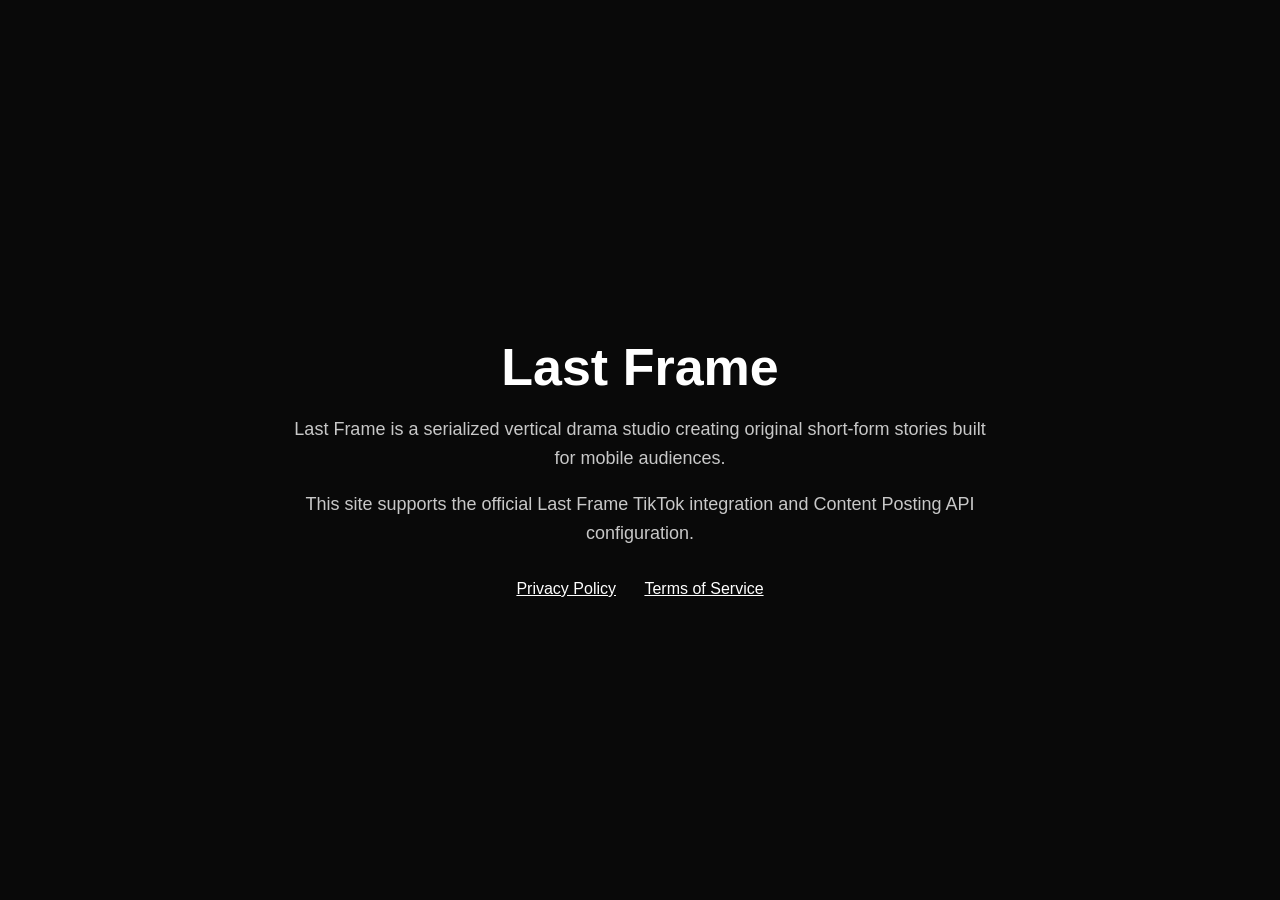
==== index.html @ f417e74d "Add Last Frame website" ====
<!DOCTYPE html>
<html lang="en">
<head>
  <meta charset="UTF-8">
  <meta name="viewport" content="width=device-width, initial-scale=1.0">
  <title>Last Frame</title>
  <meta name="description" content="Last Frame is a serialized vertical drama studio creating original short-form stories.">
  <style>
    body {
      margin: 0;
      font-family: Arial, sans-serif;
      background: #090909;
      color: #ffffff;
      min-height: 100vh;
      display: flex;
      align-items: center;
      justify-content: center;
    }

    main {
      max-width: 700px;
      padding: 40px 24px;
      text-align: center;
    }

    h1 {
      font-size: 52px;
      margin-bottom: 12px;
    }

    p {
      color: #c8c8c8;
      line-height: 1.6;
      font-size: 18px;
    }

    nav {
      margin-top: 32px;
    }

    a {
      color: #ffffff;
      margin: 0 12px;
    }
  </style>
</head>

<body>
  <main>
    <h1>Last Frame</h1>

    <p>
      Last Frame is a serialized vertical drama studio creating original
      short-form stories built for mobile audiences.
    </p>

    <p>
      This site supports the official Last Frame TikTok integration and
      Content Posting API configuration.
    </p>

    <nav>
      <a href="privacy.html">Privacy Policy</a>
      <a href="terms.html">Terms of Service</a>
    </nav>
  </main>
</body>
</html>
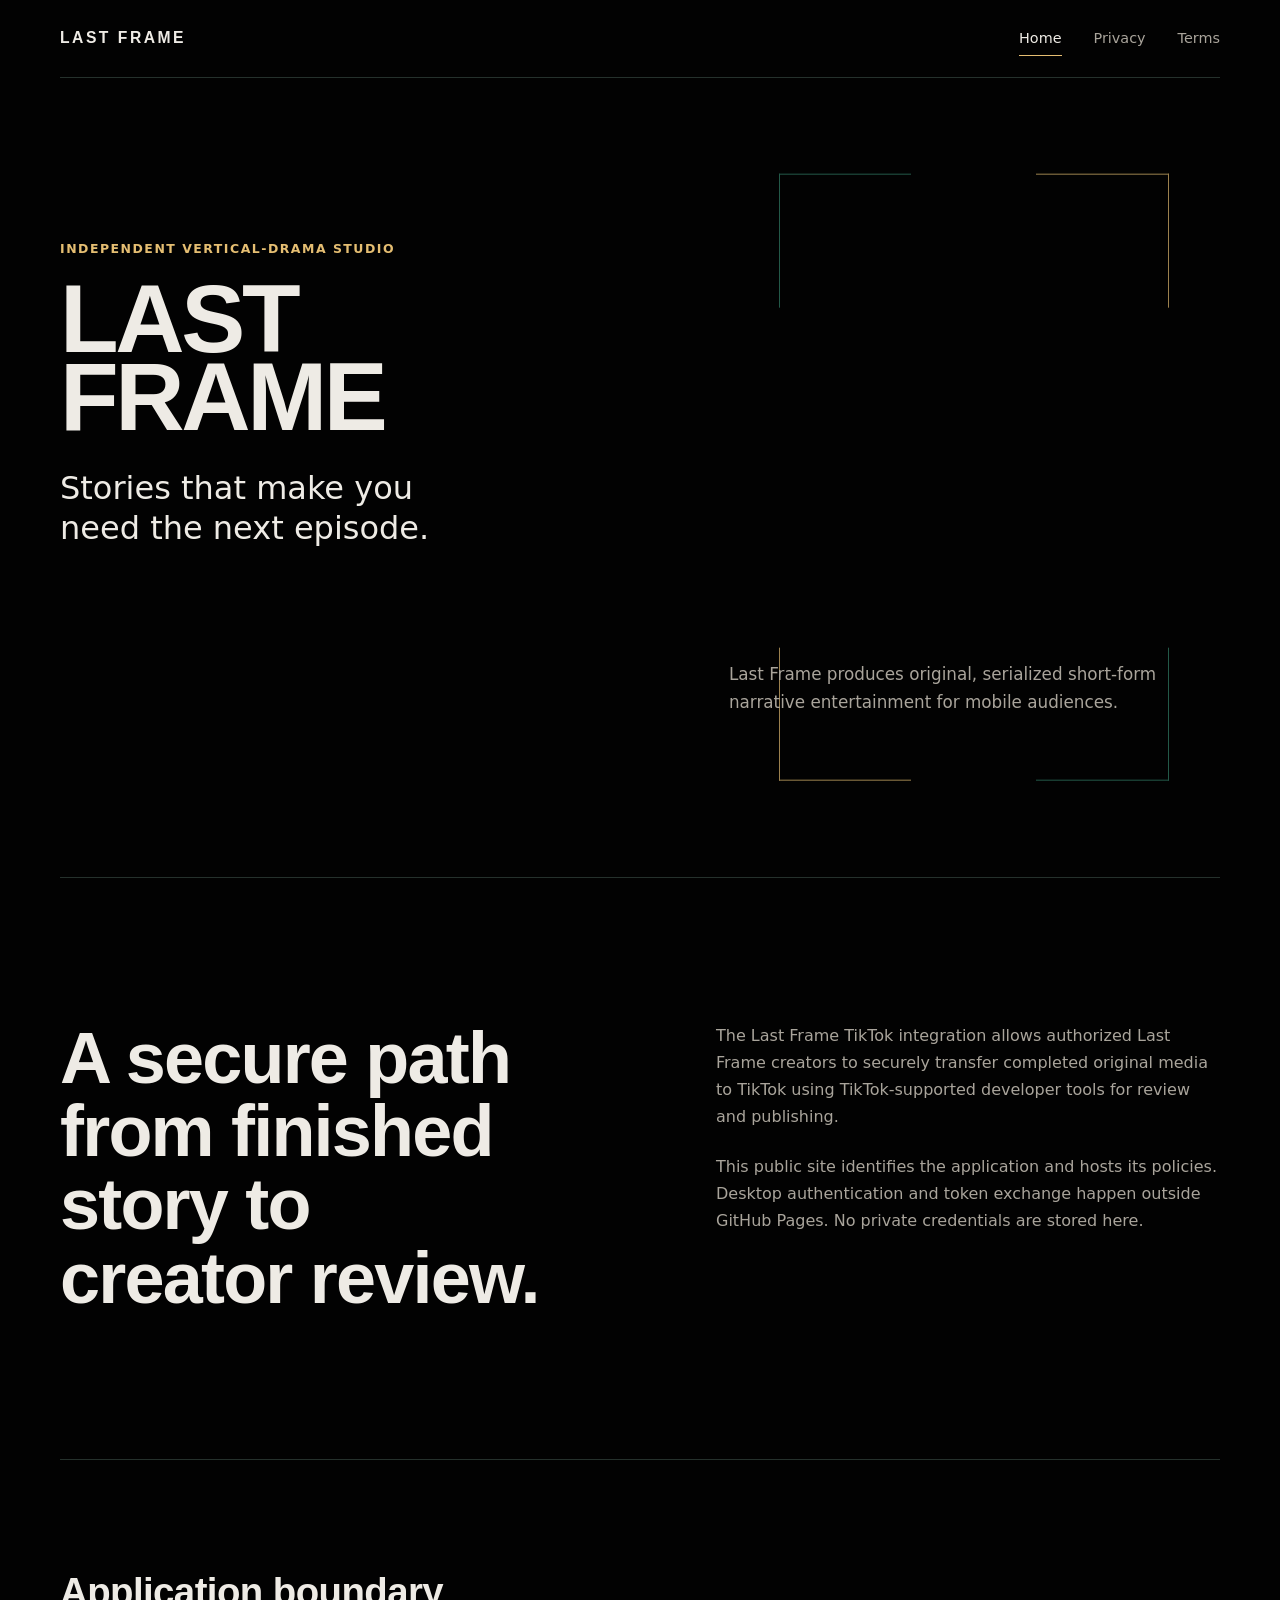
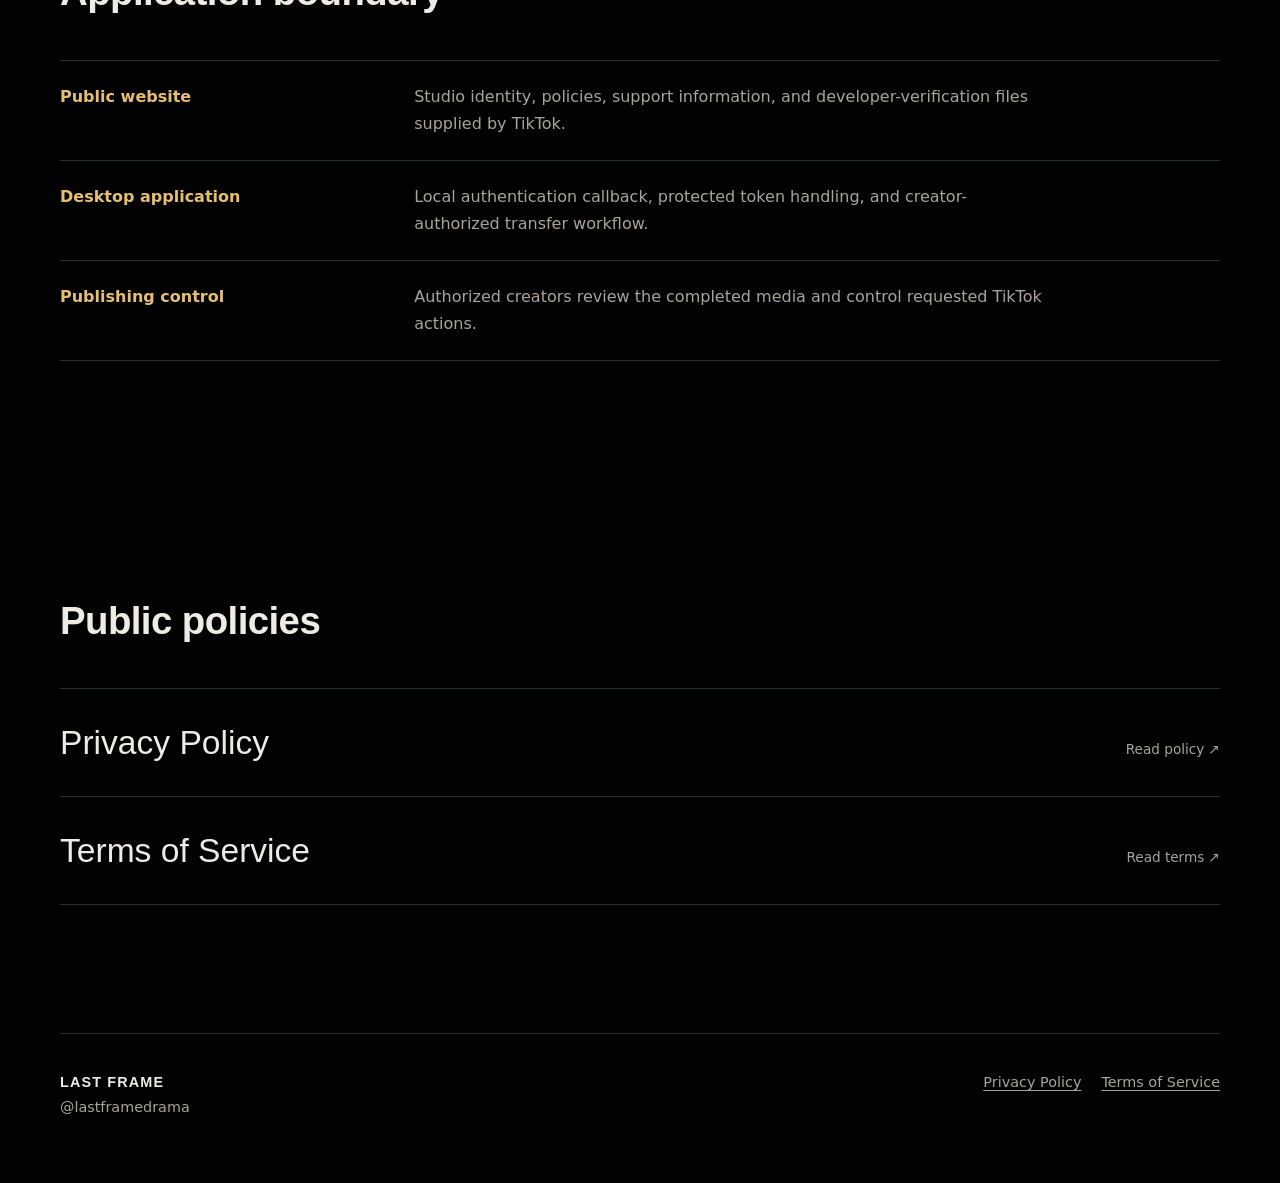
==== commit 4858d382: "Build Last Frame TikTok developer site" ====
--- a/index.html
+++ b/index.html
@@ -1,68 +1,64 @@
-<!DOCTYPE html>
+<!doctype html>
 <html lang="en">
 <head>
-  <meta charset="UTF-8">
-  <meta name="viewport" content="width=device-width, initial-scale=1.0">
-  <title>Last Frame</title>
-  <meta name="description" content="Last Frame is a serialized vertical drama studio creating original short-form stories.">
-  <style>
-    body {
-      margin: 0;
-      font-family: Arial, sans-serif;
-      background: #090909;
-      color: #ffffff;
-      min-height: 100vh;
-      display: flex;
-      align-items: center;
-      justify-content: center;
-    }
+  <meta charset="utf-8">
+  <meta name="viewport" content="width=device-width, initial-scale=1">
+  <meta name="theme-color" content="#0d0d0d">
+  <meta name="description" content="Last Frame is an independent serialized vertical-drama studio producing original short-form narrative entertainment for mobile audiences.">
+  <title>Last Frame | Serialized Vertical Drama</title>
+  <link rel="stylesheet" href="assets/styles.css">
+</head>
+<body>
+  <a class="skip-link" href="#main-content">Skip to content</a>
+  <header class="site-header">
+    <a class="wordmark" href="index.html" aria-label="Last Frame home">LAST FRAME</a>
+    <nav class="site-nav" aria-label="Primary navigation">
+      <a href="index.html" aria-current="page">Home</a>
+      <a href="privacy.html">Privacy</a>
+      <a href="terms.html">Terms</a>
+    </nav>
+  </header>
 
-    main {
-      max-width: 700px;
-      padding: 40px 24px;
-      text-align: center;
-    }
+  <main id="main-content">
+    <section class="hero" aria-labelledby="hero-title">
+      <div class="frame-mark" aria-hidden="true"><span></span><span></span><span></span><span></span></div>
+      <div class="hero-copy">
+        <p class="studio-label">Independent vertical-drama studio</p>
+        <h1 id="hero-title">LAST<br>FRAME</h1>
+        <p class="hero-line">Stories that make you need the next episode.</p>
+      </div>
+      <p class="hero-description">Last Frame produces original, serialized short-form narrative entertainment for mobile audiences.</p>
+    </section>
 
-    h1 {
-      font-size: 52px;
-      margin-bottom: 12px;
-    }
+    <section class="integration" aria-labelledby="integration-title">
+      <div class="integration-heading"><h2 id="integration-title">A secure path from finished story to creator review.</h2></div>
+      <div class="integration-copy">
+        <p>The Last Frame TikTok integration allows authorized Last Frame creators to securely transfer completed original media to TikTok using TikTok-supported developer tools for review and publishing.</p>
+        <p>This public site identifies the application and hosts its policies. Desktop authentication and token exchange happen outside GitHub Pages. No private credentials are stored here.</p>
+      </div>
+    </section>
 
-    p {
-      color: #c8c8c8;
-      line-height: 1.6;
-      font-size: 18px;
-    }
+    <section class="operating-boundary" aria-labelledby="boundary-title">
+      <h2 id="boundary-title">Application boundary</h2>
+      <dl>
+        <div><dt>Public website</dt><dd>Studio identity, policies, support information, and developer-verification files supplied by TikTok.</dd></div>
+        <div><dt>Desktop application</dt><dd>Local authentication callback, protected token handling, and creator-authorized transfer workflow.</dd></div>
+        <div><dt>Publishing control</dt><dd>Authorized creators review the completed media and control requested TikTok actions.</dd></div>
+      </dl>
+    </section>
 
-    nav {
-      margin-top: 32px;
-    }
+    <section class="policies" aria-labelledby="policies-title">
+      <h2 id="policies-title">Public policies</h2>
+      <div class="policy-links">
+        <a href="privacy.html"><span>Privacy Policy</span><span aria-hidden="true">Read policy ↗</span></a>
+        <a href="terms.html"><span>Terms of Service</span><span aria-hidden="true">Read terms ↗</span></a>
+      </div>
+    </section>
+  </main>
 
-    a {
-      color: #ffffff;
-      margin: 0 12px;
-    }
-  </style>
-</head>
-
-<body>
-  <main>
-    <h1>Last Frame</h1>
-
-    <p>
-      Last Frame is a serialized vertical drama studio creating original
-      short-form stories built for mobile audiences.
-    </p>
-
-    <p>
-      This site supports the official Last Frame TikTok integration and
-      Content Posting API configuration.
-    </p>
-
-    <nav>
-      <a href="privacy.html">Privacy Policy</a>
-      <a href="terms.html">Terms of Service</a>
-    </nav>
-  </main>
+  <footer class="site-footer">
+    <div><strong>Last Frame</strong><span>@lastframedrama</span></div>
+    <nav aria-label="Footer navigation"><a href="privacy.html">Privacy Policy</a><a href="terms.html">Terms of Service</a></nav>
+  </footer>
 </body>
 </html>
--- a/assets/styles.css
+++ b/assets/styles.css
@@ -0,0 +1,116 @@
+:root {
+  color-scheme: dark;
+  --bg: oklch(0.085 0 0);
+  --surface: oklch(0.135 0.008 170);
+  --surface-strong: oklch(0.19 0.014 170);
+  --primary: oklch(0.55 0.086 170);
+  --accent: oklch(0.82 0.105 83);
+  --ink: oklch(0.94 0.008 83);
+  --muted: oklch(0.72 0.014 83);
+  --rule: oklch(0.30 0.018 170);
+  --focus: oklch(0.86 0.13 83);
+  --display: Bahnschrift, "Arial Narrow", "Helvetica Neue", sans-serif;
+  --body: Aptos, "Segoe UI", system-ui, sans-serif;
+  --content: 1160px;
+  --reading: 72ch;
+}
+
+*, *::before, *::after { box-sizing: border-box; }
+html { scroll-behavior: smooth; }
+body {
+  margin: 0;
+  min-width: 320px;
+  background: var(--bg);
+  color: var(--ink);
+  font-family: var(--body);
+  font-size: 1rem;
+  line-height: 1.7;
+  text-rendering: optimizeLegibility;
+}
+a { color: inherit; text-underline-offset: 0.22em; }
+a:hover { color: var(--accent); }
+a:focus-visible { outline: 2px solid var(--focus); outline-offset: 5px; border-radius: 2px; }
+.skip-link { position: fixed; inset: 1rem auto auto 1rem; z-index: 20; padding: .65rem .9rem; background: var(--accent); color: var(--bg); transform: translateY(-180%); font-weight: 700; }
+.skip-link:focus { transform: translateY(0); }
+
+.site-header,
+.site-footer,
+main > section,
+.policy-shell { width: min(calc(100% - 2rem), var(--content)); margin-inline: auto; }
+.site-header { min-height: 78px; display: flex; align-items: center; justify-content: space-between; gap: 1.5rem; border-bottom: 1px solid var(--rule); }
+.wordmark { font-family: var(--display); font-weight: 700; font-size: .98rem; letter-spacing: .16em; text-decoration: none; }
+.site-nav { display: flex; align-items: center; gap: clamp(.8rem, 3vw, 2rem); font-size: .9rem; }
+.site-nav a { color: var(--muted); text-decoration: none; padding-block: .35rem; }
+.site-nav a[aria-current="page"] { color: var(--ink); box-shadow: inset 0 -1px var(--accent); }
+
+.hero { position: relative; min-height: min(780px, calc(100svh - 78px)); padding-block: clamp(5rem, 14vw, 10rem); display: flex; flex-direction: column; justify-content: center; overflow: hidden; }
+.frame-mark { position: absolute; right: clamp(0rem, 4vw, 4rem); top: 50%; width: min(48vw, 390px); aspect-ratio: 9 / 14; transform: translateY(-50%); opacity: .68; }
+.frame-mark span { position: absolute; width: 34%; height: 22%; }
+.frame-mark span:nth-child(1) { inset: 0 auto auto 0; border-top: 1px solid var(--primary); border-left: 1px solid var(--primary); }
+.frame-mark span:nth-child(2) { inset: 0 0 auto auto; border-top: 1px solid var(--accent); border-right: 1px solid var(--accent); }
+.frame-mark span:nth-child(3) { inset: auto auto 0 0; border-bottom: 1px solid var(--accent); border-left: 1px solid var(--accent); }
+.frame-mark span:nth-child(4) { inset: auto 0 0 auto; border-right: 1px solid var(--primary); border-bottom: 1px solid var(--primary); }
+.hero-copy { position: relative; z-index: 1; max-width: 760px; }
+.studio-label { margin: 0 0 1.3rem; color: var(--accent); font-size: .78rem; font-weight: 650; letter-spacing: .12em; text-transform: uppercase; }
+h1, h2, h3 { font-family: var(--display); line-height: 1.02; text-wrap: balance; }
+.hero h1 { margin: 0; font-size: clamp(4.25rem, 15vw, 6rem); line-height: .81; letter-spacing: -.035em; font-stretch: condensed; }
+.hero-line { max-width: 30ch; margin: 2rem 0 0; color: var(--ink); font-size: clamp(1.25rem, 3vw, 2rem); line-height: 1.25; text-wrap: balance; }
+.hero-description { position: relative; z-index: 1; max-width: 46ch; margin: clamp(4rem, 9vw, 7rem) 0 0 auto; color: var(--muted); font-size: 1.05rem; text-wrap: pretty; }
+
+.integration { padding-block: clamp(5rem, 12vw, 9rem); border-top: 1px solid var(--rule); display: grid; gap: 2.5rem; }
+.integration h2 { max-width: 14ch; margin: 0; font-size: clamp(2.25rem, 6vw, 4.5rem); letter-spacing: -.025em; }
+.integration-copy { max-width: 58ch; color: var(--muted); }
+.integration-copy p { margin: 0 0 1.4rem; }
+
+.operating-boundary { padding-block: clamp(4rem, 9vw, 7rem); border-top: 1px solid var(--rule); }
+.operating-boundary h2, .policies h2 { margin: 0 0 3rem; font-size: clamp(1.7rem, 3vw, 2.4rem); letter-spacing: -.015em; }
+.operating-boundary dl { margin: 0; }
+.operating-boundary dl > div { display: grid; gap: .6rem; padding: 1.4rem 0; border-top: 1px solid var(--rule); }
+.operating-boundary dl > div:last-child { border-bottom: 1px solid var(--rule); }
+.operating-boundary dt { color: var(--accent); font-weight: 700; }
+.operating-boundary dd { margin: 0; max-width: 62ch; color: var(--muted); }
+
+.policies { padding-block: clamp(5rem, 11vw, 8rem); }
+.policy-links { border-top: 1px solid var(--rule); }
+.policy-links a { display: flex; justify-content: space-between; align-items: baseline; gap: 1.5rem; padding: 1.55rem 0; border-bottom: 1px solid var(--rule); text-decoration: none; }
+.policy-links a span:first-child { font-family: var(--display); font-size: clamp(1.35rem, 3vw, 2.1rem); }
+.policy-links a span:last-child { color: var(--muted); font-size: .85rem; }
+
+.site-footer { min-height: 150px; padding-block: 2.3rem; border-top: 1px solid var(--rule); display: flex; flex-wrap: wrap; justify-content: space-between; gap: 2rem; color: var(--muted); font-size: .9rem; }
+.site-footer div { display: flex; flex-direction: column; }
+.site-footer strong { color: var(--ink); font-family: var(--display); letter-spacing: .08em; text-transform: uppercase; }
+.site-footer nav { display: flex; flex-wrap: wrap; align-items: flex-start; gap: 1.25rem; }
+
+.policy-shell { padding-block: clamp(4.5rem, 11vw, 8rem); }
+.policy-header { max-width: 850px; padding-bottom: clamp(3rem, 8vw, 6rem); }
+.policy-header h1 { margin: 0; font-size: clamp(3.25rem, 9vw, 6rem); letter-spacing: -.035em; }
+.policy-header > p:last-child { max-width: 54ch; margin: 1.6rem 0 0; color: var(--muted); font-size: clamp(1.05rem, 2vw, 1.3rem); }
+.policy-article { max-width: var(--reading); }
+.policy-article section { padding: clamp(2.5rem, 6vw, 4rem) 0; border-top: 1px solid var(--rule); scroll-margin-top: 2rem; }
+.policy-article section:last-child { border-bottom: 1px solid var(--rule); }
+.policy-article h2 { display: flex; align-items: baseline; gap: 1rem; margin: 0 0 1.3rem; font-size: clamp(1.45rem, 3vw, 2rem); letter-spacing: -.012em; }
+.policy-article h2 span { min-width: 1.8rem; color: var(--primary); font-family: var(--body); font-size: .78rem; font-weight: 700; }
+.policy-article p { max-width: 68ch; margin: 0 0 1rem; color: var(--muted); text-wrap: pretty; }
+.policy-article a { color: var(--ink); }
+.contact-placeholder { display: inline-block; padding: .65rem .8rem; background: var(--surface-strong); color: var(--accent) !important; font-weight: 700; }
+
+@media (min-width: 760px) {
+  .site-header, .site-footer, main > section, .policy-shell { width: min(calc(100% - 5rem), var(--content)); }
+  .integration { grid-template-columns: minmax(0, 1.1fr) minmax(300px, .9fr); align-items: start; }
+  .operating-boundary dl > div { grid-template-columns: minmax(170px, .38fr) minmax(0, 1fr); gap: 3rem; }
+}
+
+@media (max-width: 560px) {
+  .site-header { min-height: 108px; flex-direction: column; align-items: flex-start; justify-content: center; padding-block: .9rem; }
+  .site-nav { width: 100%; flex-wrap: wrap; justify-content: flex-start; gap: 1rem 2rem; font-size: .82rem; }
+  .hero { min-height: 680px; }
+  .frame-mark { right: -4rem; width: 70vw; opacity: .42; }
+  .hero-description { margin-left: 0; max-width: 30ch; }
+  .policy-links a { align-items: center; }
+  .policy-links a span:last-child { max-width: 7ch; text-align: right; }
+}
+
+@media (prefers-reduced-motion: reduce) {
+  html { scroll-behavior: auto; }
+  *, *::before, *::after { animation-duration: .01ms !important; animation-iteration-count: 1 !important; transition-duration: .01ms !important; }
+}
